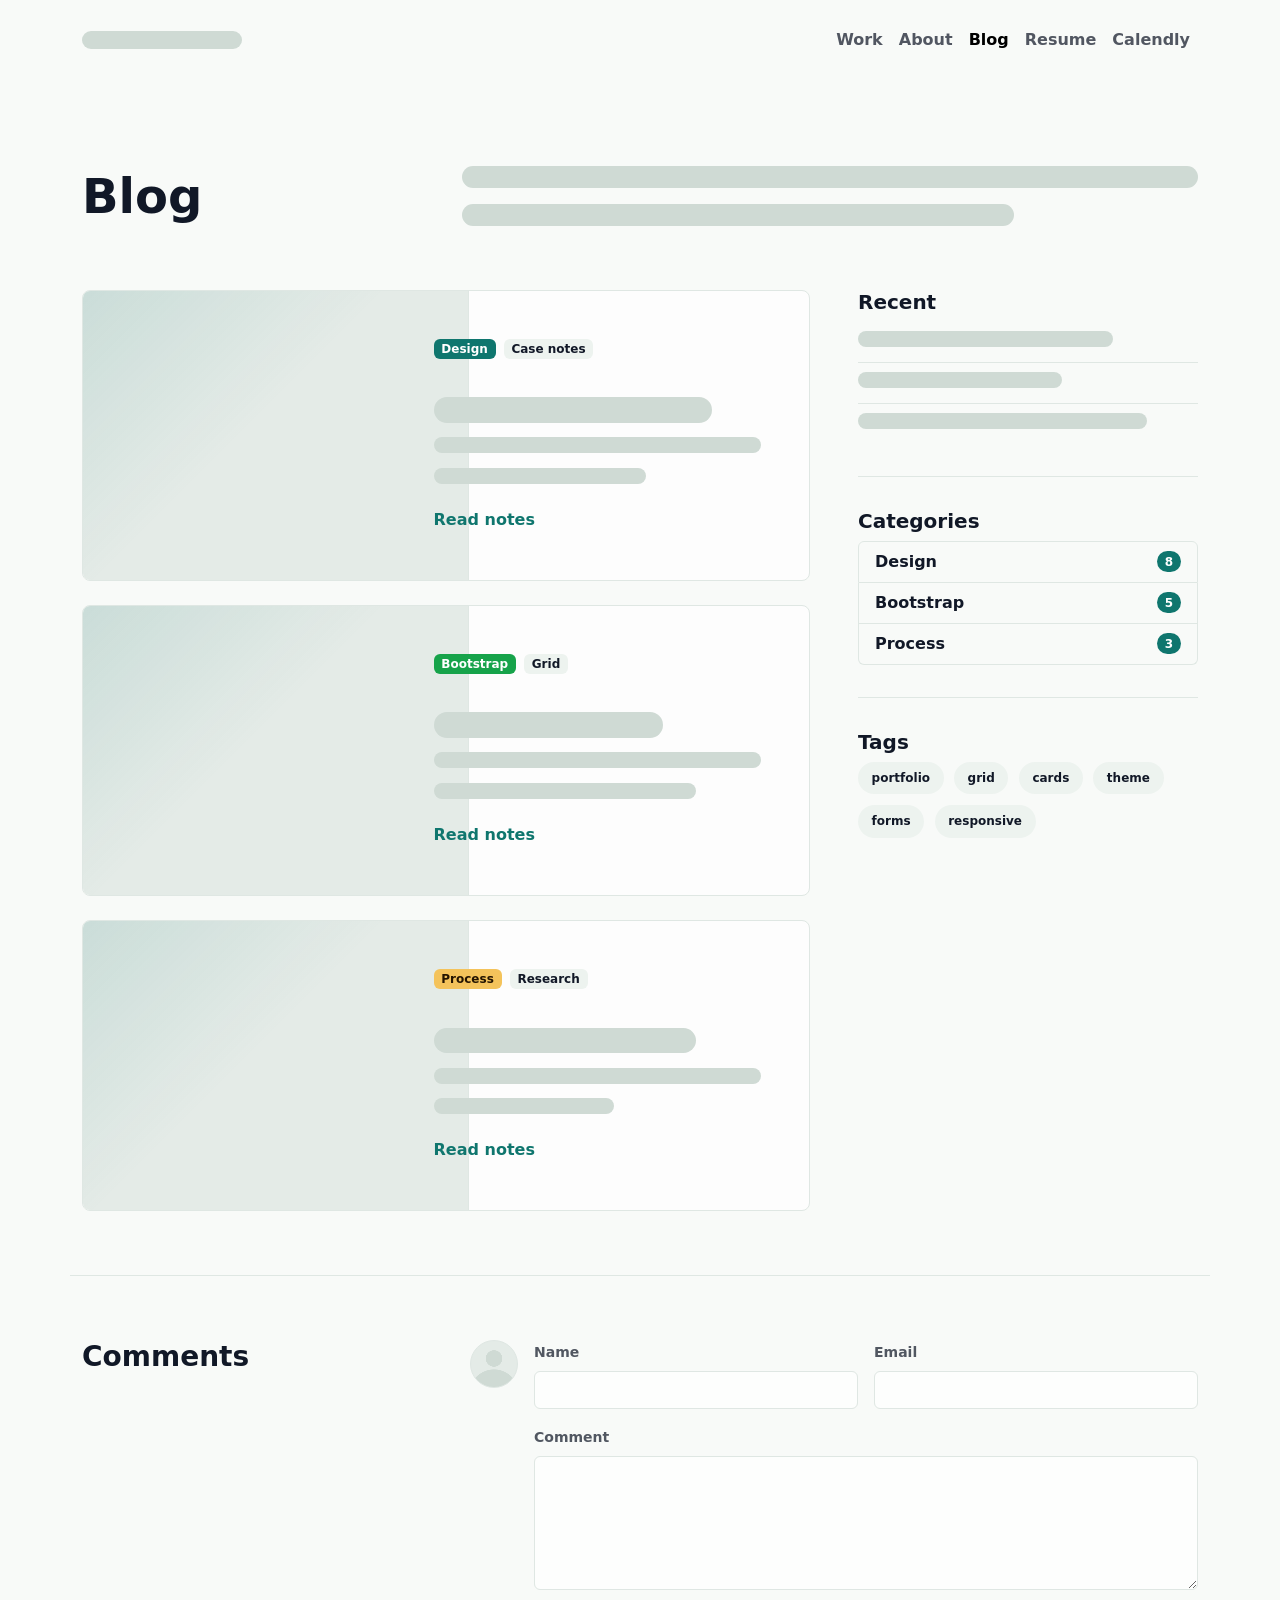
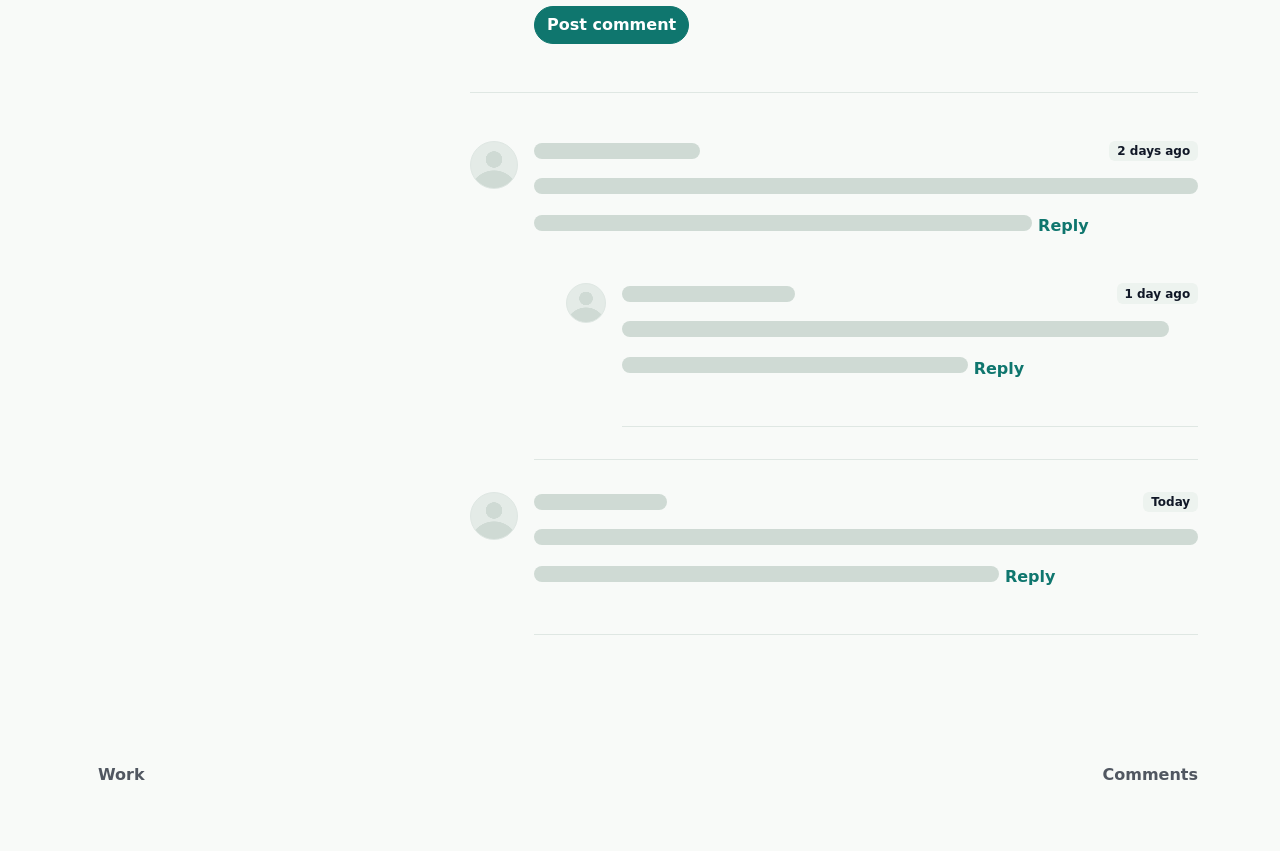
==== projects/portfolio_bootstrap/blog.html @ 14645d9e "[THEME] Clone Devansh style with placeholders" ====
<!DOCTYPE html>
<html lang="en">
<head>
    <meta charset="UTF-8">
    <meta name="viewport" content="width=device-width, initial-scale=1.0">
    <title>Blog - Bootstrap 5 Portfolio</title>
    <link href="https://cdn.jsdelivr.net/npm/bootstrap@5.3.3/dist/css/bootstrap.min.css" rel="stylesheet">
    <link rel="stylesheet" href="css/custom-theme.css">
    <link rel="stylesheet" href="css/blog.css">
    <link rel="stylesheet" href="css/comments.css">
</head>
<body>
    <nav class="navbar navbar-expand-md site-nav">
        <div class="container">
            <a class="navbar-brand blank-name" href="index.html" aria-label="Portfolio owner name"></a>
            <button class="navbar-toggler" type="button" data-bs-toggle="collapse" data-bs-target="#blogNavigation" aria-controls="blogNavigation" aria-expanded="false" aria-label="Toggle navigation">
                <span class="navbar-toggler-icon"></span>
            </button>
            <div class="collapse navbar-collapse" id="blogNavigation">
                <ul class="navbar-nav ms-auto align-items-md-center">
                    <li class="nav-item">
                        <a class="nav-link" href="index.html#work">Work</a>
                    </li>
                    <li class="nav-item">
                        <a class="nav-link" href="index.html#about">About</a>
                    </li>
                    <li class="nav-item">
                        <a class="nav-link active" aria-current="page" href="blog.html">Blog</a>
                    </li>
                    <li class="nav-item">
                        <a class="nav-link" href="index.html#resume">Resume</a>
                    </li>
                    <li class="nav-item">
                        <a class="nav-link" href="index.html#contact">Calendly</a>
                    </li>
                </ul>
            </div>
        </div>
    </nav>

    <main class="site-main">
        <header class="container blog-hero">
            <div class="row align-items-end g-4">
                <div class="col-lg-3">
                    <h1 class="display-5 fw-semibold mb-0">Blog</h1>
                </div>
                <div class="col-lg-8 offset-lg-1">
                    <div class="blank-copy" aria-label="Blank blog introduction text">
                        <span class="blank-line w-100"></span>
                        <span class="blank-line w-75"></span>
                    </div>
                </div>
            </div>
        </header>

        <section class="container blog-layout">
            <div class="row g-5">
                <div class="col-lg-8">
                    <div class="vstack gap-4">
                        <article class="card post-card">
                            <div class="row g-0">
                                <div class="col-md-5">
                                    <div class="post-image" aria-label="Blank post image"></div>
                                </div>
                                <div class="col-md-7">
                                    <div class="card-body p-4 p-xl-5">
                                        <div class="d-flex gap-2 mb-4">
                                            <span class="badge text-bg-primary">Design</span>
                                            <span class="badge text-bg-light">Case notes</span>
                                        </div>
                                        <span class="post-title blank-line w-85"></span>
                                        <span class="blank-line w-100"></span>
                                        <span class="blank-line w-65"></span>
                                        <a class="post-link" href="#comments">Read notes</a>
                                    </div>
                                </div>
                            </div>
                        </article>

                        <article class="card post-card">
                            <div class="row g-0">
                                <div class="col-md-5">
                                    <div class="post-image" aria-label="Blank post image"></div>
                                </div>
                                <div class="col-md-7">
                                    <div class="card-body p-4 p-xl-5">
                                        <div class="d-flex gap-2 mb-4">
                                            <span class="badge text-bg-success">Bootstrap</span>
                                            <span class="badge text-bg-light">Grid</span>
                                        </div>
                                        <span class="post-title blank-line w-70"></span>
                                        <span class="blank-line w-100"></span>
                                        <span class="blank-line w-80"></span>
                                        <a class="post-link" href="#comments">Read notes</a>
                                    </div>
                                </div>
                            </div>
                        </article>

                        <article class="card post-card">
                            <div class="row g-0">
                                <div class="col-md-5">
                                    <div class="post-image" aria-label="Blank post image"></div>
                                </div>
                                <div class="col-md-7">
                                    <div class="card-body p-4 p-xl-5">
                                        <div class="d-flex gap-2 mb-4">
                                            <span class="badge text-bg-warning">Process</span>
                                            <span class="badge text-bg-light">Research</span>
                                        </div>
                                        <span class="post-title blank-line w-80"></span>
                                        <span class="blank-line w-100"></span>
                                        <span class="blank-line w-55"></span>
                                        <a class="post-link" href="#comments">Read notes</a>
                                    </div>
                                </div>
                            </div>
                        </article>
                    </div>
                </div>

                <aside class="col-lg-4">
                    <div class="blog-sidebar sticky-lg-top">
                        <section class="sidebar-block">
                            <h2 class="h5 fw-semibold">Recent</h2>
                            <div class="list-group list-group-flush">
                                <a href="#comments" class="list-group-item list-group-item-action px-0">
                                    <span class="blank-line w-75"></span>
                                </a>
                                <a href="#comments" class="list-group-item list-group-item-action px-0">
                                    <span class="blank-line w-60"></span>
                                </a>
                                <a href="#comments" class="list-group-item list-group-item-action px-0">
                                    <span class="blank-line w-85"></span>
                                </a>
                            </div>
                        </section>

                        <section class="sidebar-block">
                            <h2 class="h5 fw-semibold">Categories</h2>
                            <div class="list-group">
                                <a href="#comments" class="list-group-item d-flex justify-content-between align-items-center">
                                    Design <span class="badge text-bg-primary rounded-pill">8</span>
                                </a>
                                <a href="#comments" class="list-group-item d-flex justify-content-between align-items-center">
                                    Bootstrap <span class="badge text-bg-primary rounded-pill">5</span>
                                </a>
                                <a href="#comments" class="list-group-item d-flex justify-content-between align-items-center">
                                    Process <span class="badge text-bg-primary rounded-pill">3</span>
                                </a>
                            </div>
                        </section>

                        <section class="sidebar-block">
                            <h2 class="h5 fw-semibold">Tags</h2>
                            <div class="tags-cloud">
                                <a class="badge rounded-pill text-bg-light" href="#comments">portfolio</a>
                                <a class="badge rounded-pill text-bg-light" href="#comments">grid</a>
                                <a class="badge rounded-pill text-bg-light" href="#comments">cards</a>
                                <a class="badge rounded-pill text-bg-light" href="#comments">theme</a>
                                <a class="badge rounded-pill text-bg-light" href="#comments">forms</a>
                                <a class="badge rounded-pill text-bg-light" href="#comments">responsive</a>
                            </div>
                        </section>
                    </div>
                </aside>
            </div>
        </section>

        <section id="comments" class="container comments-section">
            <div class="row g-5">
                <div class="col-lg-3">
                    <h2 class="h3 fw-semibold">Comments</h2>
                </div>
                <div class="col-lg-8 offset-lg-1">
                    <form class="comment-form needs-validation" novalidate>
                        <div class="d-flex gap-3 align-items-start">
                            <div class="avatar-placeholder flex-shrink-0" aria-label="Blank avatar"></div>
                            <div class="flex-grow-1">
                                <div class="row g-3">
                                    <div class="col-md-6">
                                        <label for="commentName" class="form-label">Name</label>
                                        <input type="text" class="form-control" id="commentName" required>
                                        <div class="invalid-feedback">Please enter your name.</div>
                                    </div>
                                    <div class="col-md-6">
                                        <label for="commentEmail" class="form-label">Email</label>
                                        <input type="email" class="form-control" id="commentEmail" required>
                                        <div class="invalid-feedback">Please enter a valid email.</div>
                                    </div>
                                    <div class="col-12">
                                        <label for="commentBody" class="form-label">Comment</label>
                                        <textarea class="form-control" id="commentBody" rows="5" required></textarea>
                                        <div class="invalid-feedback">Please write a comment.</div>
                                    </div>
                                </div>
                                <button class="btn btn-primary mt-3" type="submit">Post comment</button>
                            </div>
                        </div>
                    </form>

                    <div class="comment-thread">
                        <article class="comment-item">
                            <div class="avatar-placeholder" aria-label="Blank avatar"></div>
                            <div class="comment-body">
                                <div class="comment-meta">
                                    <span class="blank-line w-25"></span>
                                    <span class="badge text-bg-light">2 days ago</span>
                                </div>
                                <span class="blank-line w-100"></span>
                                <span class="blank-line w-75"></span>
                                <button class="btn btn-link reply-button" type="button">Reply</button>

                                <article class="comment-item comment-reply">
                                    <div class="avatar-placeholder" aria-label="Blank avatar"></div>
                                    <div class="comment-body">
                                        <div class="comment-meta">
                                            <span class="blank-line w-30"></span>
                                            <span class="badge text-bg-light">1 day ago</span>
                                        </div>
                                        <span class="blank-line w-95"></span>
                                        <span class="blank-line w-60"></span>
                                        <button class="btn btn-link reply-button" type="button">Reply</button>
                                    </div>
                                </article>
                            </div>
                        </article>

                        <article class="comment-item">
                            <div class="avatar-placeholder" aria-label="Blank avatar"></div>
                            <div class="comment-body">
                                <div class="comment-meta">
                                    <span class="blank-line w-20"></span>
                                    <span class="badge text-bg-light">Today</span>
                                </div>
                                <span class="blank-line w-100"></span>
                                <span class="blank-line w-70"></span>
                                <button class="btn btn-link reply-button" type="button">Reply</button>
                            </div>
                        </article>
                    </div>
                </div>
            </div>
        </section>
    </main>

    <footer class="container site-footer">
        <div class="d-flex flex-column flex-md-row justify-content-between gap-3">
            <a class="footer-link" href="index.html">Work</a>
            <a class="footer-link" href="#comments">Comments</a>
        </div>
    </footer>

    <script src="https://cdn.jsdelivr.net/npm/bootstrap@5.3.3/dist/js/bootstrap.bundle.min.js"></script>
    <script src="js/main.js"></script>
</body>
</html>
---- projects/portfolio_bootstrap/css/custom-theme.css ----
:root {
    --bs-primary: #0f766e;
    --bs-primary-rgb: 15, 118, 110;
    --bs-success: #16a34a;
    --bs-success-rgb: 22, 163, 74;
    --bs-warning: #d97706;
    --bs-warning-rgb: 217, 119, 6;
    --bs-body-color: #111827;
    --bs-body-color-rgb: 17, 24, 39;
    --bs-body-bg: #f8faf8;
    --bs-border-color: #dfe7e3;
    --bs-border-radius: 0.375rem;
    --bs-border-radius-sm: 0.25rem;
    --bs-border-radius-lg: 0.5rem;
    --bs-link-color: #0f766e;
    --bs-link-hover-color: #0b4f4a;
    --section-space: clamp(4rem, 8vw, 7.5rem);
    --section-space-sm: clamp(2.5rem, 5vw, 4rem);
    --placeholder: #e4ebe7;
    --placeholder-dark: #cfdad4;
}

body {
    min-height: 100vh;
    color: var(--bs-body-color);
    background: var(--bs-body-bg);
    font-family: Inter, ui-sans-serif, system-ui, -apple-system, BlinkMacSystemFont, "Segoe UI", sans-serif;
    text-rendering: optimizeLegibility;
}

img,
svg {
    max-width: 100%;
}

.site-nav {
    padding-block: 1.25rem;
    background: rgba(248, 250, 248, 0.92);
    backdrop-filter: blur(16px);
}

.navbar-brand {
    margin-right: 2rem;
}

.blank-name {
    width: 10rem;
    height: 1.1rem;
    border-radius: 999px;
    background: var(--placeholder-dark);
}

.navbar-toggler {
    border: 0;
    padding: 0.25rem;
}

.navbar-toggler:focus {
    box-shadow: 0 0 0 0.2rem rgba(var(--bs-primary-rgb), 0.2);
}

.nav-link {
    color: rgba(var(--bs-body-color-rgb), 0.72);
    font-weight: 600;
}

.nav-link:hover,
.nav-link:focus,
.nav-link.active {
    color: var(--bs-body-color);
}

.site-main {
    padding-top: 1rem;
}

.intro-section,
.blog-hero {
    padding-top: var(--section-space-sm);
    padding-bottom: var(--section-space-sm);
}

.work-section,
.about-section,
.contact-section,
.comments-section,
.site-footer {
    padding-top: var(--section-space-sm);
    padding-bottom: var(--section-space-sm);
}

.hero-placeholder {
    min-height: clamp(18rem, 48vw, 34rem);
    border-radius: var(--bs-border-radius-lg);
    background:
        linear-gradient(135deg, rgba(var(--bs-primary-rgb), 0.16), transparent 42%),
        linear-gradient(225deg, rgba(var(--bs-warning-rgb), 0.16), transparent 38%),
        var(--placeholder);
    border: 1px solid var(--bs-border-color);
}

.blank-copy {
    display: grid;
    gap: 1rem;
    padding-top: 0.4rem;
}

.blank-line {
    display: inline-block;
    height: 1rem;
    max-width: 100%;
    border-radius: 999px;
    background: var(--placeholder-dark);
}

.blank-copy .blank-line {
    height: 1.35rem;
}

.work-title.blank-line,
.post-title.blank-line {
    height: 1.6rem;
}

.w-20 {
    width: 20%;
}

.w-25 {
    width: 25%;
}

.w-30 {
    width: 30%;
}

.w-35 {
    width: 35%;
}

.w-40 {
    width: 40%;
}

.w-45 {
    width: 45%;
}

.w-50 {
    width: 50%;
}

.w-55 {
    width: 55%;
}

.w-60 {
    width: 60%;
}

.w-65 {
    width: 65%;
}

.w-70 {
    width: 70%;
}

.w-75 {
    width: 75%;
}

.w-80 {
    width: 80%;
}

.w-85 {
    width: 85%;
}

.w-90 {
    width: 90%;
}

.w-95 {
    width: 95%;
}

.work-tile {
    display: block;
    color: inherit;
    text-decoration: none;
}

.work-image {
    display: block;
    aspect-ratio: 16 / 11;
    margin-bottom: 1.15rem;
    border: 1px solid var(--bs-border-color);
    border-radius: var(--bs-border-radius-lg);
    background:
        linear-gradient(145deg, rgba(var(--bs-primary-rgb), 0.12), transparent 40%),
        var(--placeholder);
    transition: transform 180ms ease, border-color 180ms ease, box-shadow 180ms ease;
}

.work-tile:hover .work-image,
.work-tile:focus-visible .work-image {
    transform: translateY(-4px);
    border-color: rgba(var(--bs-primary-rgb), 0.45);
    box-shadow: 0 1rem 2rem rgba(17, 24, 39, 0.08);
}

.metric-block {
    display: grid;
    gap: 1rem;
    min-height: 7rem;
    align-content: start;
    padding: 1.25rem 0;
    border-top: 1px solid var(--bs-border-color);
}

.btn-primary {
    --bs-btn-bg: var(--bs-primary);
    --bs-btn-border-color: var(--bs-primary);
    --bs-btn-hover-bg: #0b4f4a;
    --bs-btn-hover-border-color: #0b4f4a;
    --bs-btn-active-bg: #083f3b;
    --bs-btn-active-border-color: #083f3b;
    --bs-btn-focus-shadow-rgb: var(--bs-primary-rgb);
    border-radius: 999px;
    font-weight: 700;
}

.badge {
    font-weight: 700;
}

.text-bg-primary {
    color: #fff !important;
    background-color: var(--bs-primary) !important;
}

.text-bg-success {
    color: #fff !important;
    background-color: var(--bs-success) !important;
}

.text-bg-warning {
    color: #241400 !important;
    background-color: #f4c35b !important;
}

.text-bg-light {
    color: var(--bs-body-color) !important;
    background-color: #edf3ef !important;
}

.footer-link {
    display: inline-flex;
    margin-left: 1rem;
    color: rgba(var(--bs-body-color-rgb), 0.72);
    font-weight: 700;
    text-decoration: none;
}

.footer-link:hover,
.footer-link:focus {
    color: var(--bs-primary);
}

@media (max-width: 767.98px) {
    .site-nav {
        padding-block: 0.85rem;
    }

    .blank-name {
        width: 7.5rem;
    }

    .navbar-nav {
        padding-top: 1rem;
    }

    .nav-link {
        padding-left: 0;
    }

    .blank-copy .blank-line {
        height: 1rem;
    }

    .work-title.blank-line,
    .post-title.blank-line {
        height: 1.25rem;
    }

    .footer-link {
        margin-left: 0;
        margin-right: 1rem;
    }
}
---- projects/portfolio_bootstrap/css/blog.css ----
.blog-layout {
    padding-bottom: var(--section-space-sm);
}

.post-card {
    overflow: hidden;
    border-color: var(--bs-border-color);
    border-radius: var(--bs-border-radius-lg);
    background: rgba(255, 255, 255, 0.72);
    box-shadow: none;
}

.post-image {
    min-height: 100%;
    aspect-ratio: 4 / 3;
    background:
        linear-gradient(135deg, rgba(var(--bs-primary-rgb), 0.12), transparent 45%),
        var(--placeholder);
    border-right: 1px solid var(--bs-border-color);
}

.post-card .card-body {
    display: grid;
    min-height: 100%;
    align-content: center;
    gap: 0.9rem;
}

.post-link {
    width: fit-content;
    margin-top: 0.6rem;
    color: var(--bs-primary);
    font-weight: 700;
    text-decoration: none;
}

.post-link:hover,
.post-link:focus {
    color: var(--bs-link-hover-color);
}

.blog-sidebar {
    top: 2rem;
}

.sidebar-block {
    padding-bottom: 2rem;
    margin-bottom: 2rem;
    border-bottom: 1px solid var(--bs-border-color);
}

.sidebar-block:last-child {
    padding-bottom: 0;
    margin-bottom: 0;
    border-bottom: 0;
}

.list-group {
    --bs-list-group-bg: transparent;
    --bs-list-group-border-color: var(--bs-border-color);
    --bs-list-group-action-hover-bg: rgba(var(--bs-primary-rgb), 0.08);
    --bs-list-group-action-active-bg: rgba(var(--bs-primary-rgb), 0.12);
    --bs-list-group-action-active-color: var(--bs-body-color);
}

.list-group-item {
    font-weight: 600;
}

.tags-cloud {
    display: flex;
    flex-wrap: wrap;
    gap: 0.65rem;
}

.tags-cloud .badge {
    padding: 0.65rem 0.85rem;
    text-decoration: none;
}

@media (max-width: 991.98px) {
    .blog-sidebar {
        position: static;
        padding-top: 1rem;
    }
}

@media (max-width: 767.98px) {
    .post-image {
        min-height: 14rem;
        border-right: 0;
        border-bottom: 1px solid var(--bs-border-color);
    }
}
---- projects/portfolio_bootstrap/css/comments.css ----
.comments-section {
    border-top: 1px solid var(--bs-border-color);
}

.comment-form {
    padding-bottom: 3rem;
    margin-bottom: 3rem;
    border-bottom: 1px solid var(--bs-border-color);
}

.avatar-placeholder {
    width: 3rem;
    height: 3rem;
    border: 1px solid var(--bs-border-color);
    border-radius: 50%;
    background:
        radial-gradient(circle at 50% 38%, var(--placeholder-dark) 0 22%, transparent 23%),
        radial-gradient(circle at 50% 115%, var(--placeholder-dark) 0 42%, transparent 43%),
        var(--placeholder);
}

.form-label {
    color: rgba(var(--bs-body-color-rgb), 0.72);
    font-size: 0.875rem;
    font-weight: 700;
}

.form-control {
    border-color: var(--bs-border-color);
    border-radius: var(--bs-border-radius);
    background-color: rgba(255, 255, 255, 0.8);
}

.form-control:focus {
    border-color: rgba(var(--bs-primary-rgb), 0.55);
    box-shadow: 0 0 0 0.2rem rgba(var(--bs-primary-rgb), 0.14);
}

.comment-thread {
    display: grid;
    gap: 2rem;
}

.comment-item {
    display: flex;
    gap: 1rem;
}

.comment-body {
    flex: 1;
    min-width: 0;
    padding-bottom: 2rem;
    border-bottom: 1px solid var(--bs-border-color);
}

.comment-meta {
    display: flex;
    align-items: center;
    justify-content: space-between;
    gap: 1rem;
    margin-bottom: 1rem;
}

.reply-button {
    --bs-btn-padding-x: 0;
    --bs-btn-padding-y: 0.75rem;
    color: var(--bs-primary);
    font-weight: 700;
    text-decoration: none;
}

.reply-button:hover,
.reply-button:focus {
    color: var(--bs-link-hover-color);
}

.comment-reply {
    margin-top: 2rem;
    padding-left: 2rem;
}

.comment-reply .avatar-placeholder {
    width: 2.5rem;
    height: 2.5rem;
}

@media (max-width: 575.98px) {
    .comment-form > .d-flex,
    .comment-item {
        gap: 0.8rem;
    }

    .comment-form .avatar-placeholder {
        display: none;
    }

    .avatar-placeholder {
        width: 2.5rem;
        height: 2.5rem;
    }

    .comment-meta {
        align-items: flex-start;
        flex-direction: column;
        gap: 0.5rem;
    }

    .comment-reply {
        padding-left: 0;
    }
}
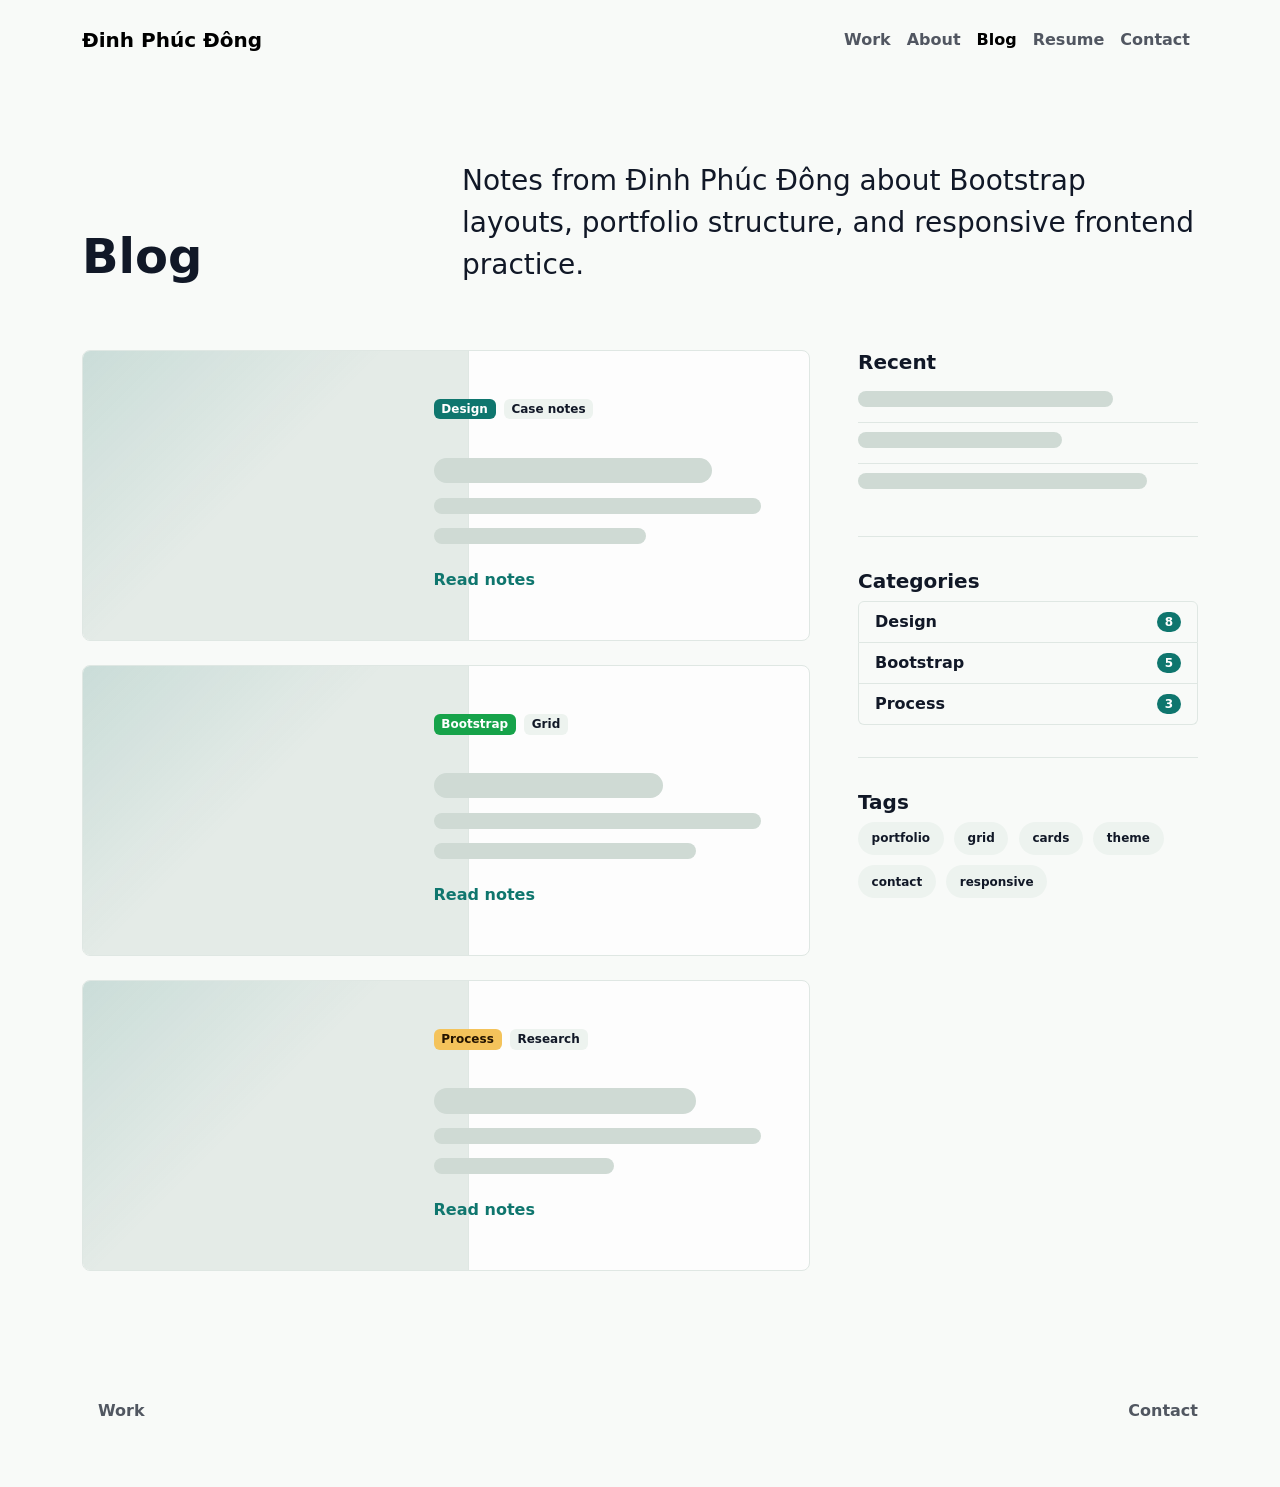
==== commit 63a8b5c7: "[UI] Add profile contact and remove comments" ====
--- a/projects/portfolio_bootstrap/blog.html
+++ b/projects/portfolio_bootstrap/blog.html
@@ -7,12 +7,11 @@
     <link href="https://cdn.jsdelivr.net/npm/bootstrap@5.3.3/dist/css/bootstrap.min.css" rel="stylesheet">
     <link rel="stylesheet" href="css/custom-theme.css">
     <link rel="stylesheet" href="css/blog.css">
-    <link rel="stylesheet" href="css/comments.css">
 </head>
 <body>
     <nav class="navbar navbar-expand-md site-nav">
         <div class="container">
-            <a class="navbar-brand blank-name" href="index.html" aria-label="Portfolio owner name"></a>
+            <a class="navbar-brand fw-semibold" href="index.html">Đinh Phúc Đông</a>
             <button class="navbar-toggler" type="button" data-bs-toggle="collapse" data-bs-target="#blogNavigation" aria-controls="blogNavigation" aria-expanded="false" aria-label="Toggle navigation">
                 <span class="navbar-toggler-icon"></span>
             </button>
@@ -31,7 +30,7 @@
                         <a class="nav-link" href="index.html#resume">Resume</a>
                     </li>
                     <li class="nav-item">
-                        <a class="nav-link" href="index.html#contact">Calendly</a>
+                        <a class="nav-link" href="index.html#contact">Contact</a>
                     </li>
                 </ul>
             </div>
@@ -45,15 +44,12 @@
                     <h1 class="display-5 fw-semibold mb-0">Blog</h1>
                 </div>
                 <div class="col-lg-8 offset-lg-1">
-                    <div class="blank-copy" aria-label="Blank blog introduction text">
-                        <span class="blank-line w-100"></span>
-                        <span class="blank-line w-75"></span>
-                    </div>
+                    <p class="lead fs-3 mb-0">Notes from Đinh Phúc Đông about Bootstrap layouts, portfolio structure, and responsive frontend practice.</p>
                 </div>
             </div>
         </header>
 
-        <section class="container blog-layout">
+        <section id="blog-posts" class="container blog-layout">
             <div class="row g-5">
                 <div class="col-lg-8">
                     <div class="vstack gap-4">
@@ -71,7 +67,7 @@
                                         <span class="post-title blank-line w-85"></span>
                                         <span class="blank-line w-100"></span>
                                         <span class="blank-line w-65"></span>
-                                        <a class="post-link" href="#comments">Read notes</a>
+                                        <a class="post-link" href="#blog-posts">Read notes</a>
                                     </div>
                                 </div>
                             </div>
@@ -91,7 +87,7 @@
                                         <span class="post-title blank-line w-70"></span>
                                         <span class="blank-line w-100"></span>
                                         <span class="blank-line w-80"></span>
-                                        <a class="post-link" href="#comments">Read notes</a>
+                                        <a class="post-link" href="#blog-posts">Read notes</a>
                                     </div>
                                 </div>
                             </div>
@@ -111,7 +107,7 @@
                                         <span class="post-title blank-line w-80"></span>
                                         <span class="blank-line w-100"></span>
                                         <span class="blank-line w-55"></span>
-                                        <a class="post-link" href="#comments">Read notes</a>
+                                        <a class="post-link" href="#blog-posts">Read notes</a>
                                     </div>
                                 </div>
                             </div>
@@ -124,13 +120,13 @@
                         <section class="sidebar-block">
                             <h2 class="h5 fw-semibold">Recent</h2>
                             <div class="list-group list-group-flush">
-                                <a href="#comments" class="list-group-item list-group-item-action px-0">
+                                <a href="#blog-posts" class="list-group-item list-group-item-action px-0">
                                     <span class="blank-line w-75"></span>
                                 </a>
-                                <a href="#comments" class="list-group-item list-group-item-action px-0">
+                                <a href="#blog-posts" class="list-group-item list-group-item-action px-0">
                                     <span class="blank-line w-60"></span>
                                 </a>
-                                <a href="#comments" class="list-group-item list-group-item-action px-0">
+                                <a href="#blog-posts" class="list-group-item list-group-item-action px-0">
                                     <span class="blank-line w-85"></span>
                                 </a>
                             </div>
@@ -139,13 +135,13 @@
                         <section class="sidebar-block">
                             <h2 class="h5 fw-semibold">Categories</h2>
                             <div class="list-group">
-                                <a href="#comments" class="list-group-item d-flex justify-content-between align-items-center">
+                                <a href="#blog-posts" class="list-group-item d-flex justify-content-between align-items-center">
                                     Design <span class="badge text-bg-primary rounded-pill">8</span>
                                 </a>
-                                <a href="#comments" class="list-group-item d-flex justify-content-between align-items-center">
+                                <a href="#blog-posts" class="list-group-item d-flex justify-content-between align-items-center">
                                     Bootstrap <span class="badge text-bg-primary rounded-pill">5</span>
                                 </a>
-                                <a href="#comments" class="list-group-item d-flex justify-content-between align-items-center">
+                                <a href="#blog-posts" class="list-group-item d-flex justify-content-between align-items-center">
                                     Process <span class="badge text-bg-primary rounded-pill">3</span>
                                 </a>
                             </div>
@@ -154,12 +150,12 @@
                         <section class="sidebar-block">
                             <h2 class="h5 fw-semibold">Tags</h2>
                             <div class="tags-cloud">
-                                <a class="badge rounded-pill text-bg-light" href="#comments">portfolio</a>
-                                <a class="badge rounded-pill text-bg-light" href="#comments">grid</a>
-                                <a class="badge rounded-pill text-bg-light" href="#comments">cards</a>
-                                <a class="badge rounded-pill text-bg-light" href="#comments">theme</a>
-                                <a class="badge rounded-pill text-bg-light" href="#comments">forms</a>
-                                <a class="badge rounded-pill text-bg-light" href="#comments">responsive</a>
+                                <a class="badge rounded-pill text-bg-light" href="#blog-posts">portfolio</a>
+                                <a class="badge rounded-pill text-bg-light" href="#blog-posts">grid</a>
+                                <a class="badge rounded-pill text-bg-light" href="#blog-posts">cards</a>
+                                <a class="badge rounded-pill text-bg-light" href="#blog-posts">theme</a>
+                                <a class="badge rounded-pill text-bg-light" href="#blog-posts">contact</a>
+                                <a class="badge rounded-pill text-bg-light" href="#blog-posts">responsive</a>
                             </div>
                         </section>
                     </div>
@@ -167,87 +163,12 @@
             </div>
         </section>
 
-        <section id="comments" class="container comments-section">
-            <div class="row g-5">
-                <div class="col-lg-3">
-                    <h2 class="h3 fw-semibold">Comments</h2>
-                </div>
-                <div class="col-lg-8 offset-lg-1">
-                    <form class="comment-form needs-validation" novalidate>
-                        <div class="d-flex gap-3 align-items-start">
-                            <div class="avatar-placeholder flex-shrink-0" aria-label="Blank avatar"></div>
-                            <div class="flex-grow-1">
-                                <div class="row g-3">
-                                    <div class="col-md-6">
-                                        <label for="commentName" class="form-label">Name</label>
-                                        <input type="text" class="form-control" id="commentName" required>
-                                        <div class="invalid-feedback">Please enter your name.</div>
-                                    </div>
-                                    <div class="col-md-6">
-                                        <label for="commentEmail" class="form-label">Email</label>
-                                        <input type="email" class="form-control" id="commentEmail" required>
-                                        <div class="invalid-feedback">Please enter a valid email.</div>
-                                    </div>
-                                    <div class="col-12">
-                                        <label for="commentBody" class="form-label">Comment</label>
-                                        <textarea class="form-control" id="commentBody" rows="5" required></textarea>
-                                        <div class="invalid-feedback">Please write a comment.</div>
-                                    </div>
-                                </div>
-                                <button class="btn btn-primary mt-3" type="submit">Post comment</button>
-                            </div>
-                        </div>
-                    </form>
-
-                    <div class="comment-thread">
-                        <article class="comment-item">
-                            <div class="avatar-placeholder" aria-label="Blank avatar"></div>
-                            <div class="comment-body">
-                                <div class="comment-meta">
-                                    <span class="blank-line w-25"></span>
-                                    <span class="badge text-bg-light">2 days ago</span>
-                                </div>
-                                <span class="blank-line w-100"></span>
-                                <span class="blank-line w-75"></span>
-                                <button class="btn btn-link reply-button" type="button">Reply</button>
-
-                                <article class="comment-item comment-reply">
-                                    <div class="avatar-placeholder" aria-label="Blank avatar"></div>
-                                    <div class="comment-body">
-                                        <div class="comment-meta">
-                                            <span class="blank-line w-30"></span>
-                                            <span class="badge text-bg-light">1 day ago</span>
-                                        </div>
-                                        <span class="blank-line w-95"></span>
-                                        <span class="blank-line w-60"></span>
-                                        <button class="btn btn-link reply-button" type="button">Reply</button>
-                                    </div>
-                                </article>
-                            </div>
-                        </article>
-
-                        <article class="comment-item">
-                            <div class="avatar-placeholder" aria-label="Blank avatar"></div>
-                            <div class="comment-body">
-                                <div class="comment-meta">
-                                    <span class="blank-line w-20"></span>
-                                    <span class="badge text-bg-light">Today</span>
-                                </div>
-                                <span class="blank-line w-100"></span>
-                                <span class="blank-line w-70"></span>
-                                <button class="btn btn-link reply-button" type="button">Reply</button>
-                            </div>
-                        </article>
-                    </div>
-                </div>
-            </div>
-        </section>
     </main>
 
     <footer class="container site-footer">
         <div class="d-flex flex-column flex-md-row justify-content-between gap-3">
             <a class="footer-link" href="index.html">Work</a>
-            <a class="footer-link" href="#comments">Comments</a>
+            <a class="footer-link" href="index.html#contact">Contact</a>
         </div>
     </footer>
 
--- a/projects/portfolio_bootstrap/css/custom-theme.css
+++ b/projects/portfolio_bootstrap/css/custom-theme.css
@@ -43,13 +43,6 @@
     margin-right: 2rem;
 }
 
-.blank-name {
-    width: 10rem;
-    height: 1.1rem;
-    border-radius: 999px;
-    background: var(--placeholder-dark);
-}
-
 .navbar-toggler {
     border: 0;
     padding: 0.25rem;
@@ -83,7 +76,6 @@
 .work-section,
 .about-section,
 .contact-section,
-.comments-section,
 .site-footer {
     padding-top: var(--section-space-sm);
     padding-bottom: var(--section-space-sm);
@@ -99,6 +91,29 @@
     border: 1px solid var(--bs-border-color);
 }
 
+.profile-hero {
+    display: grid;
+    min-height: clamp(18rem, 48vw, 34rem);
+    place-items: center;
+    overflow: hidden;
+    border: 1px solid var(--bs-border-color);
+    border-radius: var(--bs-border-radius-lg);
+    background:
+        radial-gradient(circle at 50% 38%, rgba(var(--bs-primary-rgb), 0.18), transparent 34%),
+        linear-gradient(135deg, rgba(var(--bs-primary-rgb), 0.14), transparent 42%),
+        linear-gradient(225deg, rgba(var(--bs-warning-rgb), 0.14), transparent 38%),
+        var(--placeholder);
+}
+
+.profile-photo {
+    width: min(18rem, 52vw);
+    aspect-ratio: 1;
+    object-fit: cover;
+    border: 0.65rem solid rgba(255, 255, 255, 0.88);
+    border-radius: 50%;
+    box-shadow: 0 1.5rem 3rem rgba(17, 24, 39, 0.16);
+}
+
 .blank-copy {
     display: grid;
     gap: 1rem;
@@ -117,7 +132,6 @@
     height: 1.35rem;
 }
 
-.work-title.blank-line,
 .post-title.blank-line {
     height: 1.6rem;
 }
@@ -190,6 +204,14 @@
     display: block;
     color: inherit;
     text-decoration: none;
+}
+
+.work-title {
+    display: block;
+    color: var(--bs-body-color);
+    font-size: clamp(1.35rem, 2.5vw, 2rem);
+    font-weight: 700;
+    letter-spacing: 0;
 }
 
 .work-image {
@@ -213,11 +235,19 @@
 
 .metric-block {
     display: grid;
-    gap: 1rem;
+    gap: 0.7rem;
     min-height: 7rem;
     align-content: start;
     padding: 1.25rem 0;
     border-top: 1px solid var(--bs-border-color);
+}
+
+.metric-block strong {
+    font-size: 1.05rem;
+}
+
+.metric-block span {
+    color: rgba(var(--bs-body-color-rgb), 0.72);
 }
 
 .btn-primary {
@@ -232,6 +262,30 @@
     font-weight: 700;
 }
 
+.btn-outline-primary {
+    --bs-btn-color: var(--bs-primary);
+    --bs-btn-border-color: rgba(var(--bs-primary-rgb), 0.55);
+    --bs-btn-hover-bg: var(--bs-primary);
+    --bs-btn-hover-border-color: var(--bs-primary);
+    --bs-btn-active-bg: #083f3b;
+    --bs-btn-active-border-color: #083f3b;
+    --bs-btn-focus-shadow-rgb: var(--bs-primary-rgb);
+    border-radius: 999px;
+    font-weight: 700;
+}
+
+.contact-link {
+    color: var(--bs-body-color);
+    font-weight: 700;
+    text-decoration-color: rgba(var(--bs-primary-rgb), 0.35);
+    text-underline-offset: 0.25rem;
+}
+
+.contact-link:hover,
+.contact-link:focus {
+    color: var(--bs-primary);
+}
+
 .badge {
     font-weight: 700;
 }
@@ -274,10 +328,6 @@
         padding-block: 0.85rem;
     }
 
-    .blank-name {
-        width: 7.5rem;
-    }
-
     .navbar-nav {
         padding-top: 1rem;
     }
@@ -290,9 +340,13 @@
         height: 1rem;
     }
 
-    .work-title.blank-line,
     .post-title.blank-line {
         height: 1.25rem;
+    }
+
+    .profile-photo {
+        width: min(13rem, 62vw);
+        border-width: 0.45rem;
     }
 
     .footer-link {
